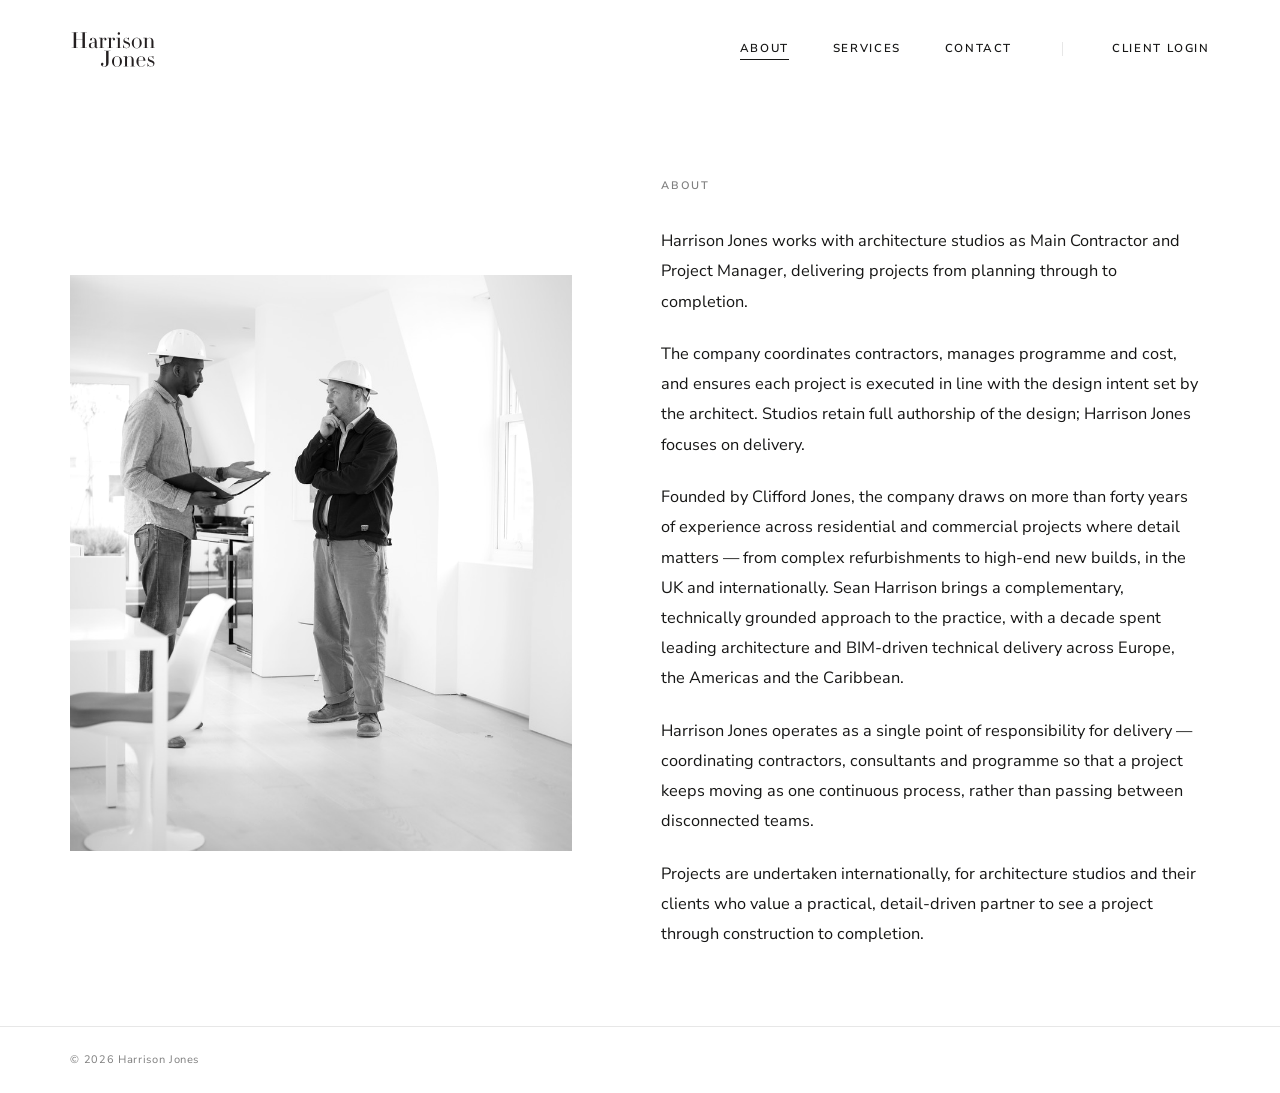
==== about.html @ 367c60be "Initial commit: Harrison Jones site Quiet editorial site — full-bleed rotating hero (invisible-stage" ====
<!DOCTYPE html>
<html lang="en">
<head>
<meta charset="UTF-8">
<meta name="viewport" content="width=device-width, initial-scale=1.0">
<title>About — Harrison Jones</title>
<meta name="description" content="Harrison Jones — Main Contractor and Project Manager for architecture studios, delivering projects across the UK and internationally.">
<link rel="preconnect" href="https://fonts.googleapis.com">
<link rel="preconnect" href="https://fonts.gstatic.com" crossorigin>
<link href="https://fonts.googleapis.com/css2?family=Nunito+Sans:wght@300;400;500;600;700&display=swap" rel="stylesheet">
<link rel="stylesheet" href="styles.css">
</head>
<body>
<a class="skip-link" href="#main">Skip to content</a>

<header class="site-header is-lined" id="siteHeader">
  <div class="header-inner">
    <a href="index.html" class="logo-link" aria-label="Harrison Jones — home">
      <img src="assets/logo.svg" alt="Harrison Jones">
    </a>
    <nav class="nav">
      <a href="about.html" class="is-active">About</a>
      <a href="services.html">Services</a>
      <a href="contact.html">Contact</a>
      <span class="nav-divider" aria-hidden="true"></span>
      <a href="client.html">Client Login</a>
    </nav>
    <button class="menu-toggle" id="menuToggle" aria-label="Open menu" aria-expanded="false">
      <span></span><span></span>
    </button>
  </div>
</header>

<div class="mobile-menu" id="mobileMenu">
  <button class="mobile-close" id="mobileClose" aria-label="Close menu">&times;</button>
  <a href="about.html">About</a>
  <a href="services.html">Services</a>
  <a href="contact.html">Contact</a>
  <a href="client.html">Client Login</a>
</div>

<main class="page" id="main">
  <section class="about-section">
    <div class="about-image reveal">
      <img src="assets/images/about-photo.jpg" alt="Two people in conversation on site at a residential project">
    </div>
    <div class="about-copy reveal">
      <span class="label">About</span>
      <p>Harrison Jones works with architecture studios as Main Contractor and Project Manager, delivering projects from planning through to completion.</p>
      <p>The company coordinates contractors, manages programme and cost, and ensures each project is executed in line with the design intent set by the architect. Studios retain full authorship of the design; Harrison Jones focuses on delivery.</p>
      <p>Founded by Clifford Jones, the company draws on more than forty years of experience across residential and commercial projects where detail matters — from complex refurbishments to high-end new builds, in the UK and internationally. Sean Harrison brings a complementary, technically grounded approach to the practice, with a decade spent leading architecture and BIM-driven technical delivery across Europe, the Americas and the Caribbean.</p>
      <p>Harrison Jones operates as a single point of responsibility for delivery — coordinating contractors, consultants and programme so that a project keeps moving as one continuous process, rather than passing between disconnected teams.</p>
      <p>Projects are undertaken internationally, for architecture studios and their clients who value a practical, detail-driven partner to see a project through construction to completion.</p>
    </div>
  </section>
</main>

<footer class="site-footer">
  <span>&copy; <span id="year"></span> Harrison Jones</span>
</footer>

<script src="main.js"></script>
<script>document.getElementById('year').textContent = new Date().getFullYear();</script>
</body>
</html>
---- styles.css ----
/* ===========================================================
   Harrison Jones — shared stylesheet
   A quiet, editorial site. No repeated components, no cards.
   =========================================================== */

:root{
  --ink:#161615;
  --paper:#ffffff;
  --line: rgba(22,22,21,0.1);
  --muted: rgba(22,22,21,0.55);
}

*{ box-sizing:border-box; }
html{ scroll-behavior:smooth; }
body{
  margin:0;
  background:var(--paper);
  color:var(--ink);
  font-family:'Nunito Sans', sans-serif;
  font-weight:400;
  font-size:16px;
  line-height:1.6;
  -webkit-font-smoothing:antialiased;
}

a{ color:inherit; text-decoration:none; }
img{ max-width:100%; display:block; }
button, input{ font-family:inherit; color:inherit; }
button{ background:none; border:none; cursor:pointer; }

::selection{ background:var(--ink); color:var(--paper); }

a:focus-visible, button:focus-visible, input:focus-visible, [tabindex]:focus-visible{
  outline:1px solid var(--ink);
  outline-offset:3px;
}

.skip-link{
  position:absolute; left:1rem; top:-60px; z-index:200;
  background:var(--ink); color:var(--paper);
  padding:0.8rem 1.4rem; font-size:0.8rem; letter-spacing:0.06em;
  transition:top .25s ease;
}
.skip-link:focus{ top:1rem; }

@media (prefers-reduced-motion: reduce){
  html{ scroll-behavior:auto; }
  *{ animation-duration:0.001ms !important; transition-duration:0.001ms !important; }
}

.label{
  font-size:0.68rem;
  letter-spacing:0.16em;
  text-transform:uppercase;
  font-weight:600;
}

/* ---------------- Header ---------------- */
.site-header{
  position:fixed; inset:0 0 auto 0; z-index:50;
  height:100px;
  display:flex; align-items:center;
  background:var(--paper);
  border-bottom:1px solid transparent;
  transition:border-color .6s ease;
}
.site-header.is-lined{ border-bottom-color:var(--line); }
.header-inner{
  width:100%;
  padding-inline:5.5vw;
  display:flex; align-items:center; justify-content:space-between;
}
.logo-link{ display:block; height:38px; }
.logo-link img{ height:100%; width:auto; display:block; }

.nav{ display:flex; align-items:center; gap:2.75rem; }
.nav a{
  position:relative;
  font-size:0.72rem; letter-spacing:0.14em; text-transform:uppercase; font-weight:600;
  padding-bottom:3px;
}
.nav a::after{
  content:""; position:absolute; left:0; bottom:0; width:100%; height:1px;
  background:currentColor; transform:scaleX(0); transform-origin:right;
  transition:transform .45s cubic-bezier(.22,1,.36,1);
}
.nav a:hover::after, .nav a.is-active::after{ transform:scaleX(1); transform-origin:left; }
.nav .nav-divider{ width:1px; height:14px; background:var(--line); margin-inline:0.35rem; }

.menu-toggle{
  display:none;
  flex-direction:column; gap:5px; width:28px; height:28px;
  align-items:flex-end; justify-content:center;
}
.menu-toggle span{ display:block; height:1px; background:currentColor; }
.menu-toggle span:nth-child(1){ width:24px; }
.menu-toggle span:nth-child(2){ width:16px; }

.mobile-menu{
  position:fixed; inset:0; z-index:60;
  background:var(--paper); color:var(--ink);
  display:flex; flex-direction:column; align-items:center; justify-content:center; gap:2.25rem;
  opacity:0; visibility:hidden; transition:opacity .4s ease, visibility .4s ease;
}
.mobile-menu.is-open{ opacity:1; visibility:visible; }
.mobile-menu a{ font-size:1.05rem; letter-spacing:0.14em; text-transform:uppercase; font-weight:600; }
.mobile-close{ position:absolute; top:36px; right:5.5vw; font-size:1.5rem; line-height:1; }

@media (max-width: 760px){
  .nav{ display:none; }
  .menu-toggle{ display:flex; }
}

/* ---------------- Hero (Home) ---------------- */
.hero-stage{
  position:relative; width:100%; height:100svh; min-height:520px;
  display:flex; align-items:center; justify-content:center;
  overflow:hidden;
}
.hero-slide{
  position:absolute; top:50%; left:50%; transform:translate(-50%,-50%);
  opacity:0; transition:opacity 1.3s ease;
}
.hero-slide.is-active{ opacity:1; z-index:1; }
.hero-slide img{ display:block; width:auto; height:auto; }

.hero-slide[data-format="vertical"] img{ max-width:32vw; max-height:64vh; }
.hero-slide[data-format="square"] img{ max-width:38vw; max-height:60vh; }
.hero-slide[data-format="horizontal"] img{ max-width:52vw; max-height:58vh; }
.hero-slide[data-format="panoramic"] img{ max-width:60vw; max-height:46vh; }

.hero-caption{
  position:absolute; left:5.5vw; right:5.5vw; bottom:2.25rem; z-index:2;
  display:flex; align-items:baseline; justify-content:space-between;
  font-size:0.66rem; letter-spacing:0.1em; text-transform:uppercase;
  color:var(--muted);
}
.hero-nav-zone{
  position:absolute; top:100px; bottom:0; width:14vw; z-index:3;
  cursor:pointer;
}
.hero-nav-zone.is-prev{ left:0; }
.hero-nav-zone.is-next{ right:0; }

@media (max-width:760px){
  .hero-slide[data-format="vertical"] img,
  .hero-slide[data-format="square"] img,
  .hero-slide[data-format="horizontal"] img,
  .hero-slide[data-format="panoramic"] img{ max-width:86vw; max-height:60vh; }
  .hero-nav-zone{ width:20vw; }
}

/* ---------------- Reveal ---------------- */
.reveal{ opacity:0; transform:translateY(18px); transition:opacity .8s cubic-bezier(.22,1,.36,1), transform .8s cubic-bezier(.22,1,.36,1); }
.reveal.is-visible{ opacity:1; transform:translateY(0); }

/* ---------------- Page shell (non-home pages) ---------------- */
.page{ padding-top:100px; min-height:100svh; display:flex; flex-direction:column; }

/* ---------------- About ---------------- */
.about-section{
  flex:1; display:flex; align-items:center;
  padding:6vw 5.5vw;
  gap:7vw;
}
.about-image{ flex:0 0 44%; }
.about-image img{ width:100%; height:64vh; object-fit:cover; filter:grayscale(1) contrast(1.02); }
.about-copy{ max-width:540px; }
.about-copy .label{ display:block; margin-bottom:2rem; color:var(--muted); }
.about-copy p{ font-size:1.02rem; line-height:1.85; margin-bottom:1.4rem; color:var(--ink); }
.about-copy p:last-child{ margin-bottom:0; }

@media (max-width:900px){
  .about-section{ flex-direction:column; align-items:flex-start; padding-top:3rem; gap:2.5rem; }
  .about-image{ flex:none; width:100%; }
  .about-image img{ height:46vh; }
  .about-copy{ max-width:none; }
}

/* ---------------- Services ---------------- */
.services-section{ flex:1; padding:6vw 5.5vw; }
.services-head{ max-width:680px; margin-bottom:5vw; }
.services-head .label{ display:block; margin-bottom:2rem; color:var(--muted); }
.services-head p{ font-size:1.15rem; line-height:1.8; color:var(--ink); }
.services-head p b{ font-weight:700; }

.services-columns{
  display:grid; grid-template-columns:repeat(3,1fr); gap:4vw;
  border-top:1px solid var(--line); padding-top:3rem;
}
.services-col h3{ font-size:0.95rem; font-weight:700; margin:0 0 1.4rem; }
.services-col ul{ list-style:none; margin:0; padding:0; }
.services-col li{
  font-size:0.86rem; line-height:1.6; color:var(--ink);
  padding-block:0.75rem; border-top:1px solid var(--line);
}
.services-col li:first-child{ border-top:none; padding-top:0; }

@media (max-width:900px){
  .services-columns{ grid-template-columns:1fr; gap:2.5rem; }
}

/* ---------------- Contact ---------------- */
.contact-section{ flex:1; padding:6vw 5.5vw; display:flex; gap:5vw; align-items:flex-start; flex-wrap:wrap; }
.contact-maps{ flex:1 1 460px; display:grid; grid-template-columns:1fr 1fr; gap:1px; background:var(--line); }
.map-tile{ position:relative; aspect-ratio:4/5; background:var(--paper); overflow:hidden; display:block; }
.map-tile svg{ width:100%; height:100%; }
.map-tile-label{
  position:absolute; left:1rem; bottom:1rem;
  font-size:0.66rem; letter-spacing:0.1em; text-transform:uppercase; color:var(--muted);
}
.contact-info{ flex:0 1 340px; }
.contact-info .label{ display:block; margin-bottom:2rem; color:var(--muted); }
.contact-block{ margin-bottom:2rem; }
.contact-block p{ font-size:0.95rem; line-height:1.75; }
.contact-block a{ border-bottom:1px solid var(--line); transition:border-color .3s ease; }
.contact-block a:hover{ border-color:var(--ink); }
.contact-note{ font-size:0.85rem; color:var(--muted); margin-top:2.5rem; }

@media (max-width:760px){
  .contact-section{ flex-direction:column; }
  .contact-maps{ width:100%; }
}

/* ---------------- Client login ---------------- */
.client-section{
  flex:1; display:flex; align-items:center; justify-content:center;
  padding:6vw 5.5vw;
}
.client-form{ width:100%; max-width:320px; text-align:center; }
.client-form .label{ display:block; margin-bottom:2.5rem; color:var(--muted); }
.client-field{ margin-bottom:1.5rem; text-align:left; }
.client-field label{
  display:block; font-size:0.66rem; letter-spacing:0.1em; text-transform:uppercase;
  color:var(--muted); margin-bottom:0.5rem;
}
.client-field input{
  width:100%; border:none; border-bottom:1px solid var(--line);
  background:transparent; padding:0.6rem 0; font-size:0.95rem; color:var(--ink);
}
.client-field input:focus{ outline:none; border-color:var(--ink); }
.client-submit{
  width:100%; margin-top:1rem;
  border:1px solid var(--ink); padding:0.85rem;
  font-size:0.72rem; letter-spacing:0.12em; text-transform:uppercase; font-weight:600;
  transition:background-color .3s ease, color .3s ease;
}
.client-submit:hover{ background:var(--ink); color:var(--paper); }
.client-links{ margin-top:1.75rem; display:flex; flex-direction:column; gap:0.6rem; }
.client-links a{ font-size:0.8rem; color:var(--muted); border-bottom:1px solid transparent; }
.client-links a:hover{ color:var(--ink); border-color:var(--line); }
.client-error{
  display:none; margin-top:1.5rem; padding:1rem; border:1px solid var(--line);
  font-size:0.85rem; line-height:1.6; text-align:left;
}
.client-error.is-visible{ display:block; }
.client-error a{ border-bottom:1px solid currentColor; }

/* ---------------- Footer ---------------- */
.site-footer{
  padding:1.5rem 5.5vw; border-top:1px solid var(--line);
  display:flex; justify-content:space-between; align-items:center; flex-wrap:wrap; gap:0.75rem;
  font-size:0.68rem; letter-spacing:0.06em; color:var(--muted);
}
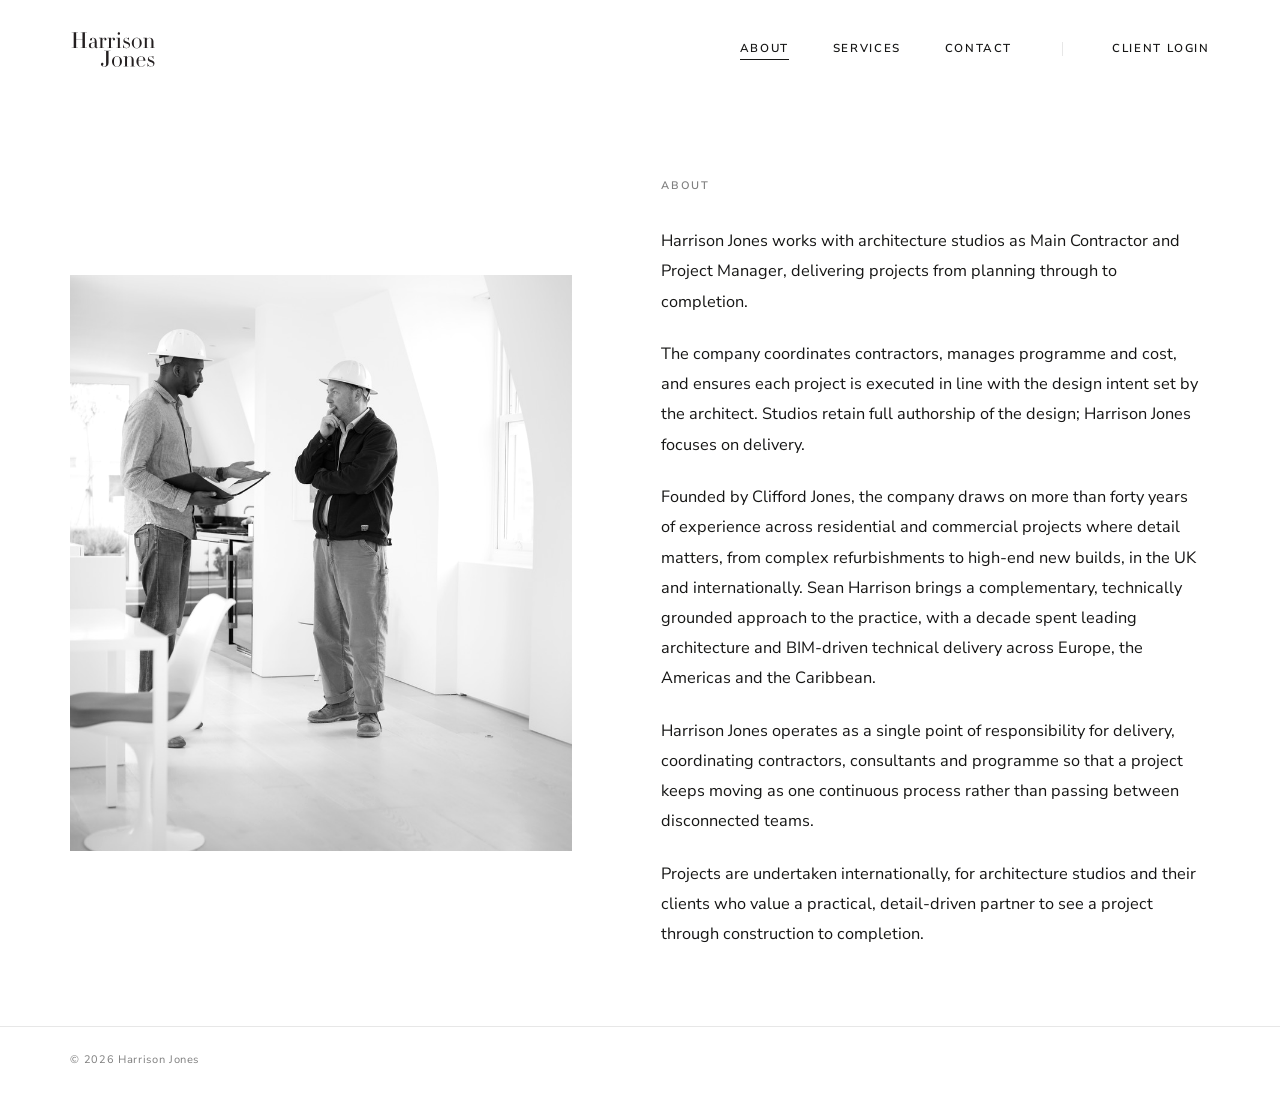
==== commit fd52892a: "Remove contact page maps, fix em dashes on About No physical office (team works internationally), so" ====
--- a/about.html
+++ b/about.html
@@ -3,8 +3,8 @@
 <head>
 <meta charset="UTF-8">
 <meta name="viewport" content="width=device-width, initial-scale=1.0">
-<title>About — Harrison Jones</title>
-<meta name="description" content="Harrison Jones — Main Contractor and Project Manager for architecture studios, delivering projects across the UK and internationally.">
+<title>About | Harrison Jones</title>
+<meta name="description" content="Harrison Jones is Main Contractor and Project Manager for architecture studios, delivering projects across the UK and internationally.">
 <link rel="preconnect" href="https://fonts.googleapis.com">
 <link rel="preconnect" href="https://fonts.gstatic.com" crossorigin>
 <link href="https://fonts.googleapis.com/css2?family=Nunito+Sans:wght@300;400;500;600;700&display=swap" rel="stylesheet">
@@ -48,8 +48,8 @@
       <span class="label">About</span>
       <p>Harrison Jones works with architecture studios as Main Contractor and Project Manager, delivering projects from planning through to completion.</p>
       <p>The company coordinates contractors, manages programme and cost, and ensures each project is executed in line with the design intent set by the architect. Studios retain full authorship of the design; Harrison Jones focuses on delivery.</p>
-      <p>Founded by Clifford Jones, the company draws on more than forty years of experience across residential and commercial projects where detail matters — from complex refurbishments to high-end new builds, in the UK and internationally. Sean Harrison brings a complementary, technically grounded approach to the practice, with a decade spent leading architecture and BIM-driven technical delivery across Europe, the Americas and the Caribbean.</p>
-      <p>Harrison Jones operates as a single point of responsibility for delivery — coordinating contractors, consultants and programme so that a project keeps moving as one continuous process, rather than passing between disconnected teams.</p>
+      <p>Founded by Clifford Jones, the company draws on more than forty years of experience across residential and commercial projects where detail matters, from complex refurbishments to high-end new builds, in the UK and internationally. Sean Harrison brings a complementary, technically grounded approach to the practice, with a decade spent leading architecture and BIM-driven technical delivery across Europe, the Americas and the Caribbean.</p>
+      <p>Harrison Jones operates as a single point of responsibility for delivery, coordinating contractors, consultants and programme so that a project keeps moving as one continuous process rather than passing between disconnected teams.</p>
       <p>Projects are undertaken internationally, for architecture studios and their clients who value a practical, detail-driven partner to see a project through construction to completion.</p>
     </div>
   </section>
--- a/styles.css
+++ b/styles.css
@@ -201,26 +201,14 @@
 }
 
 /* ---------------- Contact ---------------- */
-.contact-section{ flex:1; padding:6vw 5.5vw; display:flex; gap:5vw; align-items:flex-start; flex-wrap:wrap; }
-.contact-maps{ flex:1 1 460px; display:grid; grid-template-columns:1fr 1fr; gap:1px; background:var(--line); }
-.map-tile{ position:relative; aspect-ratio:4/5; background:var(--paper); overflow:hidden; display:block; }
-.map-tile svg{ width:100%; height:100%; }
-.map-tile-label{
-  position:absolute; left:1rem; bottom:1rem;
-  font-size:0.66rem; letter-spacing:0.1em; text-transform:uppercase; color:var(--muted);
-}
-.contact-info{ flex:0 1 340px; }
+.contact-section{ flex:1; padding:6vw 5.5vw; display:flex; align-items:center; justify-content:center; min-height:60vh; }
+.contact-info{ max-width:420px; text-align:center; }
 .contact-info .label{ display:block; margin-bottom:2rem; color:var(--muted); }
 .contact-block{ margin-bottom:2rem; }
-.contact-block p{ font-size:0.95rem; line-height:1.75; }
+.contact-block p{ font-size:1.05rem; line-height:1.85; }
 .contact-block a{ border-bottom:1px solid var(--line); transition:border-color .3s ease; }
 .contact-block a:hover{ border-color:var(--ink); }
 .contact-note{ font-size:0.85rem; color:var(--muted); margin-top:2.5rem; }
-
-@media (max-width:760px){
-  .contact-section{ flex-direction:column; }
-  .contact-maps{ width:100%; }
-}
 
 /* ---------------- Client login ---------------- */
 .client-section{
@@ -256,6 +244,68 @@
 .client-error.is-visible{ display:block; }
 .client-error a{ border-bottom:1px solid currentColor; }
 
+/* ---------------- Admin / Portal (utility UI, same tokens) ---------------- */
+.admin-shell{ flex:1; padding:6vw 5.5vw; }
+.admin-head{ display:flex; justify-content:space-between; align-items:baseline; flex-wrap:wrap; gap:1rem; margin-bottom:3rem; }
+.admin-head h1{ font-size:1.3rem; font-weight:700; margin:0; }
+.admin-section{ margin-bottom:4.5rem; }
+.admin-section h2{ font-size:0.95rem; font-weight:700; margin:0 0 1.5rem; }
+
+.btn-quiet{
+  border:1px solid var(--ink); padding:0.6rem 1.2rem; background:var(--paper);
+  font-size:0.68rem; letter-spacing:0.1em; text-transform:uppercase; font-weight:600;
+  transition:background-color .3s ease, color .3s ease;
+}
+.btn-quiet:hover{ background:var(--ink); color:var(--paper); }
+.btn-text{ font-size:0.78rem; color:var(--muted); border-bottom:1px solid transparent; }
+.btn-text:hover{ color:var(--ink); border-color:var(--line); }
+
+.admin-form{
+  display:grid; grid-template-columns:repeat(auto-fit,minmax(190px,1fr)); gap:1.25rem 1.5rem;
+  align-items:end; margin-bottom:2rem; padding:1.5rem; border:1px solid var(--line);
+}
+.admin-form .field{ display:flex; flex-direction:column; gap:0.4rem; }
+.admin-form .field.full{ grid-column:1/-1; }
+.admin-form label{ font-size:0.66rem; letter-spacing:0.08em; text-transform:uppercase; color:var(--muted); }
+.admin-form input, .admin-form select{
+  border:none; border-bottom:1px solid var(--line); background:transparent;
+  padding:0.5rem 0; font-size:0.9rem; color:var(--ink);
+}
+.admin-form input:focus, .admin-form select:focus{ outline:none; border-color:var(--ink); }
+
+.admin-table{ width:100%; border-collapse:collapse; font-size:0.86rem; }
+.admin-table th, .admin-table td{ text-align:left; padding:0.9rem 1rem 0.9rem 0; border-bottom:1px solid var(--line); vertical-align:top; }
+.admin-table th{ font-size:0.66rem; letter-spacing:0.08em; text-transform:uppercase; color:var(--muted); font-weight:600; }
+.admin-table td .btn-text{ margin-right:1rem; }
+
+.chip-list{ display:flex; flex-wrap:wrap; gap:0.4rem; }
+.chip{ font-size:0.7rem; padding:0.25rem 0.6rem; border:1px solid var(--line); white-space:nowrap; }
+
+.checkbox-list{ display:flex; flex-direction:column; gap:0.55rem; max-height:200px; overflow-y:auto; border:1px solid var(--line); padding:0.85rem; }
+.checkbox-row{ display:flex; align-items:center; gap:0.6rem; font-size:0.85rem; }
+
+.hero-gallery{ display:grid; grid-template-columns:repeat(auto-fill,minmax(150px,1fr)); gap:1.25rem; }
+.hero-gallery-item{ border:1px solid var(--line); padding:0.7rem; }
+.hero-gallery-item img{ width:100%; aspect-ratio:1; object-fit:cover; margin-bottom:0.7rem; filter:grayscale(1); }
+.hero-gallery-item .field-row{ display:flex; align-items:center; justify-content:space-between; gap:0.5rem; font-size:0.72rem; margin-bottom:0.4rem; }
+.hero-gallery-item select, .hero-gallery-item input[type="number"]{
+  width:100%; border:1px solid var(--line); background:transparent; padding:0.3rem; font-size:0.78rem; color:var(--ink);
+}
+
+.admin-msg{ font-size:0.82rem; padding:0.85rem 1rem; border:1px solid var(--line); margin-bottom:1.5rem; display:none; }
+.admin-msg.is-visible{ display:block; }
+.admin-msg.is-error{ border-color:#a33; color:#a33; }
+
+.portal-list{ display:flex; flex-direction:column; border-top:1px solid var(--line); max-width:640px; }
+.portal-item{
+  display:flex; justify-content:space-between; align-items:center; gap:1.5rem;
+  padding:1.5rem 0; border-bottom:1px solid var(--line);
+  transition:opacity .25s ease;
+}
+.portal-item:hover{ opacity:0.6; }
+.portal-item h3{ font-size:1.05rem; font-weight:600; margin:0; }
+.portal-empty{ font-size:0.92rem; color:var(--muted); padding-top:1.5rem; }
+
 /* ---------------- Footer ---------------- */
 .site-footer{
   padding:1.5rem 5.5vw; border-top:1px solid var(--line);
